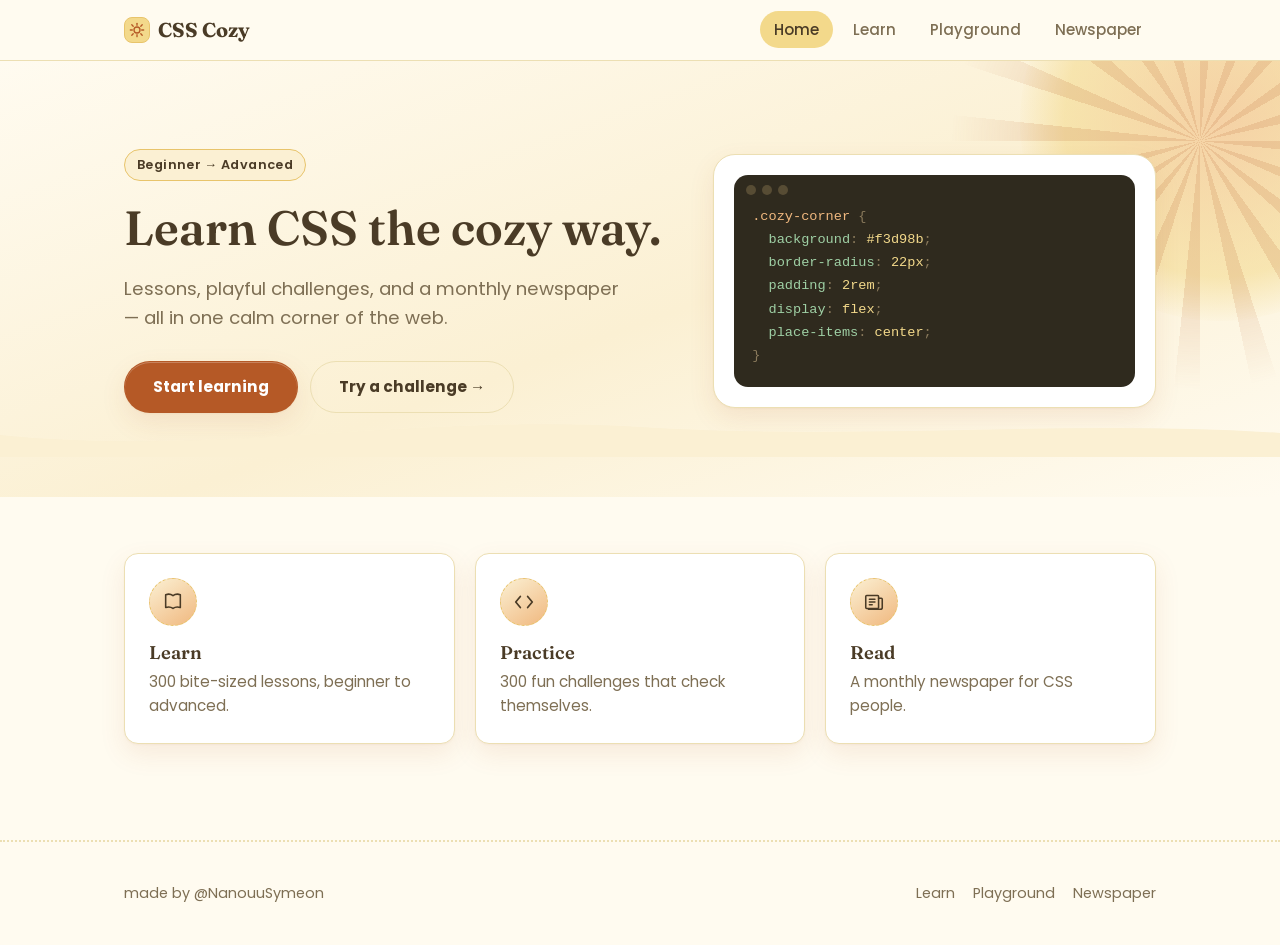
==== index.html @ 00f1c633 "Initial commit: CSS Cozy learning site Static site to learn CSS from beginner to advanced: 300 lesso" ====
<!doctype html>
<html lang="en">
<head>
<meta charset="utf-8">
<meta name="viewport" content="width=device-width, initial-scale=1">
<title>CSS Cozy — learn CSS, one cozy problem at a time</title>
<meta name="description" content="Learn CSS from beginner to advanced, solve small interactive challenges, build real projects, and read a monthly CSS newspaper.">
<link rel="preconnect" href="https://fonts.googleapis.com">
<link rel="preconnect" href="https://fonts.gstatic.com" crossorigin>
<link href="https://fonts.googleapis.com/css2?family=Fraunces:wght@500;600;700&family=Poppins:wght@400;500;600;700&display=swap" rel="stylesheet">
<link rel="stylesheet" href="css/style.css">
</head>
<body>

<nav class="site-nav">
  <div class="container">
    <a class="brand" href="index.html">
      <span class="brand-mark"><svg width="16" height="16" viewBox="0 0 24 24" fill="none" stroke="currentColor" stroke-width="2" stroke-linecap="round" aria-hidden="true"><circle cx="12" cy="12" r="4.5"></circle><line x1="12" y1="2" x2="12" y2="5"></line><line x1="12" y1="19" x2="12" y2="22"></line><line x1="2" y1="12" x2="5" y2="12"></line><line x1="19" y1="12" x2="22" y2="12"></line><line x1="4.2" y1="4.2" x2="6.3" y2="6.3"></line><line x1="17.7" y1="17.7" x2="19.8" y2="19.8"></line><line x1="4.2" y1="19.8" x2="6.3" y2="17.7"></line><line x1="17.7" y1="6.3" x2="19.8" y2="4.2"></line></svg></span> CSS Cozy
    </a>
    <ul class="nav-links">
      <li><a href="index.html" class="active">Home</a></li>
      <li><a href="learn.html">Learn</a></li>
      <li><a href="playground.html">Playground</a></li>
      <li><a href="newspaper.html">Newspaper</a></li>
    </ul>
    <button class="nav-toggle" aria-label="Toggle menu"><svg width="20" height="20" viewBox="0 0 24 24" fill="none" stroke="currentColor" stroke-width="2.2" stroke-linecap="round" aria-hidden="true"><line x1="3" y1="6" x2="21" y2="6"></line><line x1="3" y1="12" x2="21" y2="12"></line><line x1="3" y1="18" x2="21" y2="18"></line></svg></button>
  </div>
</nav>

<header class="hero">
  <div class="container">
    <div>
      <span class="eyebrow">Beginner → Advanced</span>
      <h1>Learn CSS the cozy way.</h1>
      <p class="lede">Lessons, playful challenges, and a monthly newspaper — all in one calm corner of the web.</p>
      <div class="hero-actions">
        <a class="btn btn-primary" href="learn.html">Start learning</a>
        <a class="btn btn-ghost" href="playground.html">Try a challenge →</a>
      </div>
    </div>

    <div class="hero-card">
      <div class="code-window">
        <div class="dots"><span></span><span></span><span></span></div>
        <pre><span class="tok-sel">.cozy-corner</span> <span class="tok-punct">{</span>
  <span class="tok-prop">background</span><span class="tok-punct">:</span> <span class="tok-val">#f3d98b</span><span class="tok-punct">;</span>
  <span class="tok-prop">border-radius</span><span class="tok-punct">:</span> <span class="tok-val">22px</span><span class="tok-punct">;</span>
  <span class="tok-prop">padding</span><span class="tok-punct">:</span> <span class="tok-val">2rem</span><span class="tok-punct">;</span>
  <span class="tok-prop">display</span><span class="tok-punct">:</span> <span class="tok-val">flex</span><span class="tok-punct">;</span>
  <span class="tok-prop">place-items</span><span class="tok-punct">:</span> <span class="tok-val">center</span><span class="tok-punct">;</span>
<span class="tok-punct">}</span></pre>
      </div>
    </div>
  </div>
  <svg class="wave-divider" viewBox="0 0 1440 44" preserveAspectRatio="none" aria-hidden="true">
    <path d="M0,22 C240,44 480,0 720,14 C960,28 1200,6 1440,20 L1440,44 L0,44 Z" style="fill: var(--butter-soft);"></path>
  </svg>
</header>

<section class="section">
  <div class="container">
    <div class="grid grid-3">
      <a class="card card-link" href="learn.html">
        <div class="icon"><svg width="22" height="22" viewBox="0 0 24 24" fill="none" stroke="currentColor" stroke-width="1.7" stroke-linecap="round" stroke-linejoin="round" aria-hidden="true"><path d="M12 5c-2-1.5-5-2-8-1v14c3-1 6-.5 8 1 2-1.5 5-2 8-1V4c-3-1-6-.5-8 1z"></path></svg></div>
        <h3>Learn</h3>
        <p>300 bite-sized lessons, beginner to advanced.</p>
      </a>
      <a class="card card-link" href="playground.html">
        <div class="icon"><svg width="22" height="22" viewBox="0 0 24 24" fill="none" stroke="currentColor" stroke-width="1.9" stroke-linecap="round" stroke-linejoin="round" aria-hidden="true"><polyline points="8 6 3 12 8 18"></polyline><polyline points="16 6 21 12 16 18"></polyline></svg></div>
        <h3>Practice</h3>
        <p>300 fun challenges that check themselves.</p>
      </a>
      <a class="card card-link" href="newspaper.html">
        <div class="icon"><svg width="22" height="22" viewBox="0 0 24 24" fill="none" stroke="currentColor" stroke-width="1.7" stroke-linecap="round" stroke-linejoin="round" aria-hidden="true"><rect x="3" y="5" width="14" height="14" rx="1"></rect><line x1="7" y1="9" x2="13" y2="9"></line><line x1="7" y1="12" x2="13" y2="12"></line><line x1="7" y1="15" x2="10" y2="15"></line><path d="M17 8h3a1 1 0 0 1 1 1v9a2 2 0 0 1-2 2H6"></path></svg></div>
        <h3>Read</h3>
        <p>A monthly newspaper for CSS people.</p>
      </a>
    </div>
  </div>
</section>

<footer class="site-footer">
  <div class="container">
    <span>made by @NanouuSymeon</span>
    <ul class="footer-links">
      <li><a href="learn.html">Learn</a></li>
      <li><a href="playground.html">Playground</a></li>
      <li><a href="newspaper.html">Newspaper</a></li>
    </ul>
  </div>
</footer>

<script src="js/main.js"></script>
</body>
</html>
---- css/style.css ----
/* ==========================================================================
   CSS Cozy — shared theme
   Butter yellow, cream, warm ink. Simple, minimal, soft edges.
   ========================================================================== */

:root {
  --butter: #f3d98b;
  --butter-soft: #fbf0d3;
  --butter-deep: #e8c46b;
  --cream: #fffbf0;
  --paper: #fffdf7;
  --ink: #4a3b26;
  --ink-soft: #7e6f54;
  --ink-faint: #b6a97e;
  --accent: #b55926;
  --accent-soft: #f0b87f;
  --border: #ecdfb3;
  --card: #ffffff;
  --success: #7a9a6a;
  --radius-s: 8px;
  --radius-m: 14px;
  --radius-l: 22px;
  --shadow: 0 1px 2px rgba(181, 89, 38, 0.05), 0 10px 26px rgba(181, 89, 38, 0.10);
  --shadow-hover: 0 2px 6px rgba(181, 89, 38, 0.08), 0 18px 38px rgba(181, 89, 38, 0.16);
  --ease-bounce: cubic-bezier(0.34, 1.56, 0.64, 1);
  --serif: "Fraunces", Georgia, "Iowan Old Style", serif;
  --sans: "Poppins", -apple-system, BlinkMacSystemFont, "Segoe UI", sans-serif;
  --mono: "JetBrains Mono", "SFMono-Regular", Consolas, monospace;
}

* {
  box-sizing: border-box;
}

html {
  scroll-behavior: smooth;
}

body {
  margin: 0;
  background: var(--cream);
  color: var(--ink);
  font-family: var(--sans);
  line-height: 1.6;
  -webkit-font-smoothing: antialiased;
}

img {
  max-width: 100%;
  display: block;
}

a {
  color: var(--accent);
  text-decoration: none;
}

a:hover {
  text-decoration: underline;
}

h1, h2, h3, h4 {
  font-family: var(--serif);
  font-weight: 600;
  line-height: 1.2;
  margin: 0 0 0.5em;
  color: var(--ink);
}

p {
  margin: 0 0 1em;
}

.container {
  max-width: 1080px;
  margin: 0 auto;
  padding: 0 24px;
}

/* ---------- Nav ---------- */

.site-nav {
  position: sticky;
  top: 0;
  z-index: 50;
  background: rgba(255, 251, 240, 0.9);
  backdrop-filter: blur(8px);
  border-bottom: 1px solid var(--border);
}

.site-nav .container {
  display: flex;
  align-items: center;
  justify-content: space-between;
  padding-top: 14px;
  padding-bottom: 14px;
}

.brand {
  display: flex;
  align-items: center;
  gap: 8px;
  font-family: var(--serif);
  font-weight: 700;
  font-size: 1.25rem;
  color: var(--ink);
}

.brand:hover {
  text-decoration: none;
}

.brand-mark {
  width: 26px;
  height: 26px;
  border-radius: 8px;
  background: var(--butter);
  border: 1px solid var(--butter-deep);
  display: inline-flex;
  align-items: center;
  justify-content: center;
  color: var(--accent);
}

.nav-links {
  display: flex;
  gap: 6px;
  list-style: none;
  margin: 0;
  padding: 0;
}

.nav-links a {
  color: var(--ink-soft);
  padding: 8px 14px;
  border-radius: 999px;
  font-size: 0.94rem;
  font-weight: 500;
  transition: background 0.15s ease, color 0.15s ease;
}

.nav-links a:hover {
  background: var(--butter-soft);
  color: var(--ink);
  text-decoration: none;
}

.nav-links a.active {
  background: var(--butter);
  color: var(--ink);
}

.nav-toggle {
  display: none;
  align-items: center;
  justify-content: center;
  background: none;
  border: 1px solid var(--border);
  border-radius: var(--radius-s);
  padding: 8px;
  color: var(--ink);
  cursor: pointer;
}

/* ---------- Buttons ---------- */

.btn {
  display: inline-flex;
  align-items: center;
  gap: 8px;
  padding: 13px 28px;
  border-radius: 999px;
  font-weight: 700;
  font-size: 0.95rem;
  border: 1px solid transparent;
  cursor: pointer;
  transition: transform 0.25s var(--ease-bounce), box-shadow 0.2s ease, background 0.15s ease;
}

.btn:hover {
  text-decoration: none;
}

.btn:active {
  transform: translateY(1px) scale(0.98);
}

.btn-primary {
  background: var(--accent);
  color: #fff;
  box-shadow: inset 0 1px 0 rgba(255, 255, 255, 0.25), var(--shadow);
}

.btn-primary:hover {
  background: #93481f;
  box-shadow: inset 0 1px 0 rgba(255, 255, 255, 0.25), var(--shadow-hover);
  transform: translateY(-2px);
}

.btn-soft {
  background: var(--butter);
  color: var(--ink);
  box-shadow: inset 0 1px 0 rgba(255, 255, 255, 0.4);
}

.btn-soft:hover {
  background: var(--butter-deep);
  transform: translateY(-2px);
}

.btn-ghost {
  background: transparent;
  border-color: var(--border);
  color: var(--ink);
}

.btn-ghost:hover {
  background: var(--paper);
  border-color: var(--ink-faint);
  transform: translateY(-2px);
}

/* ---------- Hero ---------- */

.hero {
  position: relative;
  overflow: hidden;
  padding: 88px 0 40px;
  background: linear-gradient(160deg, var(--cream) 0%, var(--butter-soft) 55%, var(--cream) 100%);
}

.hero::before {
  content: "";
  position: absolute;
  top: -140px;
  right: -140px;
  width: 400px;
  height: 400px;
  border-radius: 50%;
  background: radial-gradient(circle, var(--accent-soft) 0%, var(--butter) 55%, transparent 72%);
  opacity: 0.55;
  z-index: 0;
  pointer-events: none;
}

.hero::after {
  content: "";
  position: absolute;
  top: -180px;
  right: -180px;
  width: 520px;
  height: 520px;
  border-radius: 50%;
  background: repeating-conic-gradient(from 0deg, var(--accent) 0deg 6deg, transparent 6deg 18deg);
  opacity: 0.14;
  z-index: 0;
  pointer-events: none;
  mask-image: radial-gradient(circle, black 42%, transparent 68%);
  -webkit-mask-image: radial-gradient(circle, black 42%, transparent 68%);
}

.hero .container {
  position: relative;
  z-index: 1;
  display: grid;
  grid-template-columns: 1.1fr 0.9fr;
  gap: 48px;
  align-items: center;
}

.wave-divider {
  display: block;
  width: 100%;
  height: 44px;
  position: relative;
  z-index: 1;
}

.eyebrow {
  display: inline-block;
  background: var(--butter-soft);
  border: 1px solid var(--butter-deep);
  color: var(--ink);
  font-size: 0.8rem;
  font-weight: 600;
  letter-spacing: 0.03em;
  padding: 5px 12px;
  border-radius: 999px;
  margin-bottom: 18px;
}

.hero h1 {
  font-size: 3rem;
  margin-bottom: 0.35em;
}

.hero .lede {
  font-size: 1.15rem;
  color: var(--ink-soft);
  max-width: 46ch;
}

.hero-actions {
  display: flex;
  gap: 12px;
  margin-top: 28px;
  flex-wrap: wrap;
}

.hero-card {
  background: var(--card);
  border: 1px solid var(--border);
  border-radius: var(--radius-l);
  box-shadow: var(--shadow);
  padding: 20px;
}

.hero-card .code-window {
  border-radius: var(--radius-m);
  background: #2f2a1e;
  overflow: hidden;
}

.code-window .dots {
  display: flex;
  gap: 6px;
  padding: 10px 12px;
}

.code-window .dots span {
  width: 10px;
  height: 10px;
  border-radius: 50%;
  background: #574c34;
}

.code-window pre {
  margin: 0;
  padding: 0 18px 20px;
  color: #f3e6c4;
  font-family: var(--mono);
  font-size: 0.85rem;
  line-height: 1.7;
  overflow-x: auto;
}

.code-window .tok-sel { color: #f0b87f; }
.code-window .tok-prop { color: #9fd0a5; }
.code-window .tok-val { color: #f3d98b; }
.code-window .tok-punct { color: #8a7a5c; }

/* ---------- Section headers ---------- */

.section {
  padding: 56px 0;
}

.section-head {
  max-width: 60ch;
  margin-bottom: 36px;
}

.section-head .eyebrow {
  margin-bottom: 12px;
}

.section-head h2 {
  font-size: 2rem;
}

.section-head p {
  color: var(--ink-soft);
}

.section-alt {
  background: var(--butter-soft);
  border-top: 2px dotted var(--butter-deep);
  border-bottom: 2px dotted var(--butter-deep);
}

/* ---------- Cards / grids ---------- */

.grid {
  display: grid;
  gap: 20px;
}

.grid-3 {
  grid-template-columns: repeat(3, 1fr);
}

.grid-2 {
  grid-template-columns: repeat(2, 1fr);
}

.card {
  background: var(--card);
  border: 1px solid var(--border);
  border-radius: var(--radius-m);
  padding: 24px;
  box-shadow: var(--shadow);
  transition: transform 0.3s var(--ease-bounce), box-shadow 0.2s ease;
}

.card:hover {
  transform: translateY(-4px);
  box-shadow: var(--shadow-hover);
}

.card-link {
  display: block;
  color: inherit;
}

.card-link:hover {
  text-decoration: none;
  border-color: var(--accent-soft);
}

.card-link h3,
.card-link p {
  color: inherit;
}

.card-link h3 {
  color: var(--ink);
}

.card-link p {
  color: var(--ink-soft);
  margin-bottom: 0;
}

.card .icon {
  width: 48px;
  height: 48px;
  border-radius: 50%;
  background: linear-gradient(145deg, var(--butter-soft), var(--accent-soft));
  border: 1.5px dashed var(--butter-deep);
  display: flex;
  align-items: center;
  justify-content: center;
  color: var(--ink);
  margin-bottom: 16px;
  transition: transform 0.3s var(--ease-bounce);
}

.card-link:hover .icon {
  transform: rotate(-8deg) scale(1.08);
}

.card h3 {
  font-size: 1.15rem;
  margin-bottom: 6px;
}

.card p {
  color: var(--ink-soft);
  font-size: 0.95rem;
  margin-bottom: 0;
}

/* ---------- Footer ---------- */

.site-footer {
  border-top: 2px dotted var(--border);
  padding: 40px 0;
  margin-top: 40px;
}

.site-footer .container {
  display: flex;
  justify-content: space-between;
  align-items: center;
  flex-wrap: wrap;
  gap: 16px;
  color: var(--ink-soft);
  font-size: 0.9rem;
}

.footer-links {
  display: flex;
  gap: 18px;
  list-style: none;
  padding: 0;
  margin: 0;
}

.footer-links a {
  color: var(--ink-soft);
}

/* ---------- Tabs (Learn page) ---------- */

.tabs {
  display: flex;
  gap: 8px;
  border-bottom: 1px solid var(--border);
  margin-bottom: 32px;
  flex-wrap: wrap;
}

.tab-btn {
  background: none;
  border: none;
  padding: 12px 18px;
  font-family: var(--serif);
  font-size: 1.05rem;
  color: var(--ink-soft);
  cursor: pointer;
  border-bottom: 3px solid transparent;
  margin-bottom: -1px;
}

.tab-btn:hover {
  color: var(--ink);
}

.tab-btn.active {
  color: var(--ink);
  border-bottom-color: var(--accent);
  font-weight: 600;
}

.tab-panel {
  display: none;
}

.tab-panel.active {
  display: block;
  animation: fadeIn 0.25s ease;
}

@keyframes fadeIn {
  from { opacity: 0; transform: translateY(4px); }
  to { opacity: 1; transform: translateY(0); }
}

.lessons-toolbar {
  display: flex;
  align-items: center;
  justify-content: space-between;
  gap: 16px;
  margin-bottom: 24px;
  flex-wrap: wrap;
}

.lesson-search {
  flex: 1;
  min-width: 220px;
  max-width: 420px;
  padding: 10px 16px;
  border-radius: 999px;
  border: 1px solid var(--border);
  background: var(--card);
  font-family: var(--sans);
  font-size: 0.92rem;
  color: var(--ink);
}

.lesson-search:focus {
  outline: none;
  border-color: var(--accent-soft);
  box-shadow: 0 0 0 3px rgba(217, 125, 74, 0.15);
}

.lesson-count {
  font-size: 0.85rem;
  font-weight: 600;
  color: var(--ink-soft);
  white-space: nowrap;
}

.module-heading {
  font-size: 1.1rem;
  margin: 36px 0 14px;
  padding-bottom: 8px;
  border-bottom: 1px solid var(--border);
  color: var(--ink-soft);
}

.module-heading:first-child {
  margin-top: 0;
}

.no-results {
  color: var(--ink-soft);
  padding: 40px 0;
  text-align: center;
}

.module-nav {
  display: flex;
  flex-wrap: wrap;
  gap: 6px;
  margin-bottom: 24px;
}

.module-nav:empty {
  display: none;
  margin-bottom: 0;
}

.module-chip {
  width: 30px;
  height: 30px;
  border-radius: 50%;
  border: 1px solid var(--border);
  background: var(--card);
  color: var(--ink-soft);
  font-family: var(--sans);
  font-size: 0.8rem;
  font-weight: 600;
  cursor: pointer;
  transition: background 0.15s ease, color 0.15s ease, border-color 0.15s ease;
}

.module-chip:hover {
  border-color: var(--accent-soft);
  color: var(--ink);
  background: var(--butter-soft);
}

.topic-row {
  display: grid;
  grid-template-columns: repeat(2, 1fr);
  align-items: start;
  gap: 16px;
}

.topic-card {
  background: var(--card);
  border: 1px solid var(--border);
  border-radius: var(--radius-m);
  padding: 20px;
}

.topic-card summary {
  cursor: pointer;
  font-family: var(--serif);
  font-weight: 600;
  font-size: 1.05rem;
  display: flex;
  align-items: center;
  justify-content: space-between;
}

.topic-card summary::-webkit-details-marker {
  display: none;
}

.topic-card summary::after {
  content: "+";
  color: var(--accent);
  font-size: 1.3rem;
  font-weight: 400;
}

.topic-card[open] summary::after {
  content: "\2212";
}

.topic-card .topic-body {
  margin-top: 14px;
  color: var(--ink-soft);
  font-size: 0.95rem;
}

.topic-card pre {
  background: #2f2a1e;
  color: #f3e6c4;
  border-radius: var(--radius-s);
  padding: 14px 16px;
  font-family: var(--mono);
  font-size: 0.82rem;
  overflow-x: auto;
  margin: 10px 0 0;
}

/* ---------- Playground ---------- */

.challenge-card .topic-body {
  margin-top: 16px;
}

.challenge-brief {
  color: var(--ink-soft);
  margin-bottom: 20px;
}

.editor-preview {
  display: grid;
  grid-template-columns: 1fr 1fr;
  gap: 16px;
}

.pane-label {
  font-size: 0.78rem;
  font-weight: 700;
  text-transform: uppercase;
  letter-spacing: 0.04em;
  color: var(--ink-soft);
  margin-bottom: 8px;
}

textarea.css-editor {
  width: 100%;
  height: 220px;
  resize: vertical;
  background: #2f2a1e;
  color: #f3e6c4;
  font-family: var(--mono);
  font-size: 0.85rem;
  line-height: 1.6;
  border: none;
  border-radius: var(--radius-m);
  padding: 16px;
}

textarea.css-editor:focus {
  outline: 2px solid var(--accent-soft);
  outline-offset: 2px;
}

.preview-frame {
  height: 220px;
  border: 1px dashed var(--border);
  border-radius: var(--radius-m);
  background: var(--paper);
  overflow: hidden;
}

.preview-frame iframe {
  width: 100%;
  height: 100%;
  border: none;
}

.challenge-actions {
  display: flex;
  justify-content: space-between;
  align-items: center;
  margin-top: 18px;
  gap: 12px;
  flex-wrap: wrap;
}

.hint-box {
  margin-top: 14px;
  background: var(--butter-soft);
  border: 1px solid var(--border);
  border-radius: var(--radius-s);
  padding: 12px 16px;
  font-size: 0.88rem;
  display: none;
}

.hint-box.show {
  display: block;
}

/* ---------- Newspaper ---------- */

.newspaper {
  background: var(--paper);
}

.masthead {
  text-align: center;
  padding: 40px 0 20px;
  border-bottom: 4px double var(--ink);
}

.masthead .issue-line {
  display: flex;
  justify-content: space-between;
  font-size: 0.78rem;
  text-transform: uppercase;
  letter-spacing: 0.08em;
  color: var(--ink-soft);
  border-top: 2px dotted var(--border);
  border-bottom: 2px dotted var(--border);
  padding: 8px 0;
  margin-top: 14px;
}

.masthead h1 {
  font-size: 3.4rem;
  letter-spacing: -0.01em;
  margin-bottom: 4px;
}

.masthead .tagline {
  font-style: italic;
  color: var(--ink-soft);
  margin: 0;
}

.news-layout {
  display: grid;
  grid-template-columns: 2fr 1fr;
  gap: 40px;
  padding: 40px 0;
}

.news-main article {
  border-bottom: 1px solid var(--border);
  padding-bottom: 28px;
  margin-bottom: 28px;
}

.news-main article:last-child {
  border-bottom: none;
}

.news-kicker {
  font-size: 0.75rem;
  font-weight: 700;
  text-transform: uppercase;
  letter-spacing: 0.06em;
  color: var(--accent);
  margin-bottom: 6px;
  display: block;
}

.news-main h2 {
  font-size: 1.6rem;
  margin-bottom: 8px;
}

.news-byline {
  font-size: 0.8rem;
  color: var(--ink-soft);
  margin-bottom: 12px;
}

.news-main p {
  columns: 1;
  color: var(--ink);
}

.news-main .drop-cap::first-letter {
  font-family: var(--serif);
  font-size: 3.2rem;
  float: left;
  line-height: 0.8;
  padding: 6px 8px 0 0;
  color: var(--accent);
}

.sidebar-box {
  background: var(--butter-soft);
  border: 1px solid var(--border);
  border-radius: var(--radius-m);
  padding: 20px;
  margin-bottom: 24px;
}

.sidebar-box h3 {
  font-size: 1.05rem;
  border-bottom: 2px solid var(--ink);
  padding-bottom: 8px;
  margin-bottom: 12px;
}

.sidebar-box ul {
  padding-left: 18px;
  margin: 0;
  font-size: 0.9rem;
  color: var(--ink-soft);
}

.sidebar-box li {
  margin-bottom: 8px;
}

.tip-of-month {
  background: #2f2a1e;
  color: #f3e6c4;
  border-radius: var(--radius-m);
  padding: 20px;
}

.tip-of-month h3 {
  color: var(--butter);
  margin-bottom: 8px;
}

.tip-of-month code, .tip-of-month pre {
  font-family: var(--mono);
  font-size: 0.85rem;
}

.tip-of-month pre {
  overflow-x: auto;
  white-space: pre-wrap;
}

.archive-strip {
  display: flex;
  gap: 12px;
  overflow-x: auto;
  padding: 4px 0 16px;
}

.archive-pill {
  flex: 0 0 auto;
  background: var(--card);
  border: 1px solid var(--border);
  border-radius: 999px;
  padding: 8px 16px;
  font-size: 0.85rem;
  color: var(--ink-soft);
  white-space: nowrap;
}

.archive-pill.current {
  background: var(--butter);
  color: var(--ink);
  font-weight: 600;
}

/* ---------- Utility ---------- */

.center-text { text-align: center; }
.mt-0 { margin-top: 0; }

/* ---------- Accessibility ---------- */

a:focus-visible,
button:focus-visible,
input:focus-visible,
summary:focus-visible,
details > summary:focus-visible {
  outline: 2px solid var(--accent);
  outline-offset: 2px;
  border-radius: var(--radius-s);
}

@media (prefers-reduced-motion: reduce) {
  *,
  *::before,
  *::after {
    animation-duration: 0.001ms !important;
    animation-iteration-count: 1 !important;
    transition-duration: 0.001ms !important;
    scroll-behavior: auto !important;
  }
}

/* ---------- Responsive ---------- */

@media (max-width: 860px) {
  .hero .container {
    grid-template-columns: 1fr;
  }

  .grid-3 {
    grid-template-columns: repeat(2, 1fr);
  }

  .topic-row {
    grid-template-columns: 1fr;
  }

  .news-layout {
    grid-template-columns: 1fr;
  }

  .editor-preview {
    grid-template-columns: 1fr;
  }
}

@media (max-width: 620px) {
  .nav-links {
    display: none;
  }

  .nav-toggle {
    display: inline-flex;
  }

  .site-nav.open .nav-links {
    display: flex;
    flex-direction: column;
    position: absolute;
    top: 100%;
    left: 0;
    right: 0;
    background: var(--cream);
    border-bottom: 1px solid var(--border);
    padding: 12px 24px 18px;
    gap: 4px;
  }

  .hero {
    padding: 48px 0;
  }

  .hero h1 {
    font-size: 2.2rem;
  }

  .grid-3, .grid-2 {
    grid-template-columns: 1fr;
  }

  .masthead h1 {
    font-size: 2.2rem;
  }
}
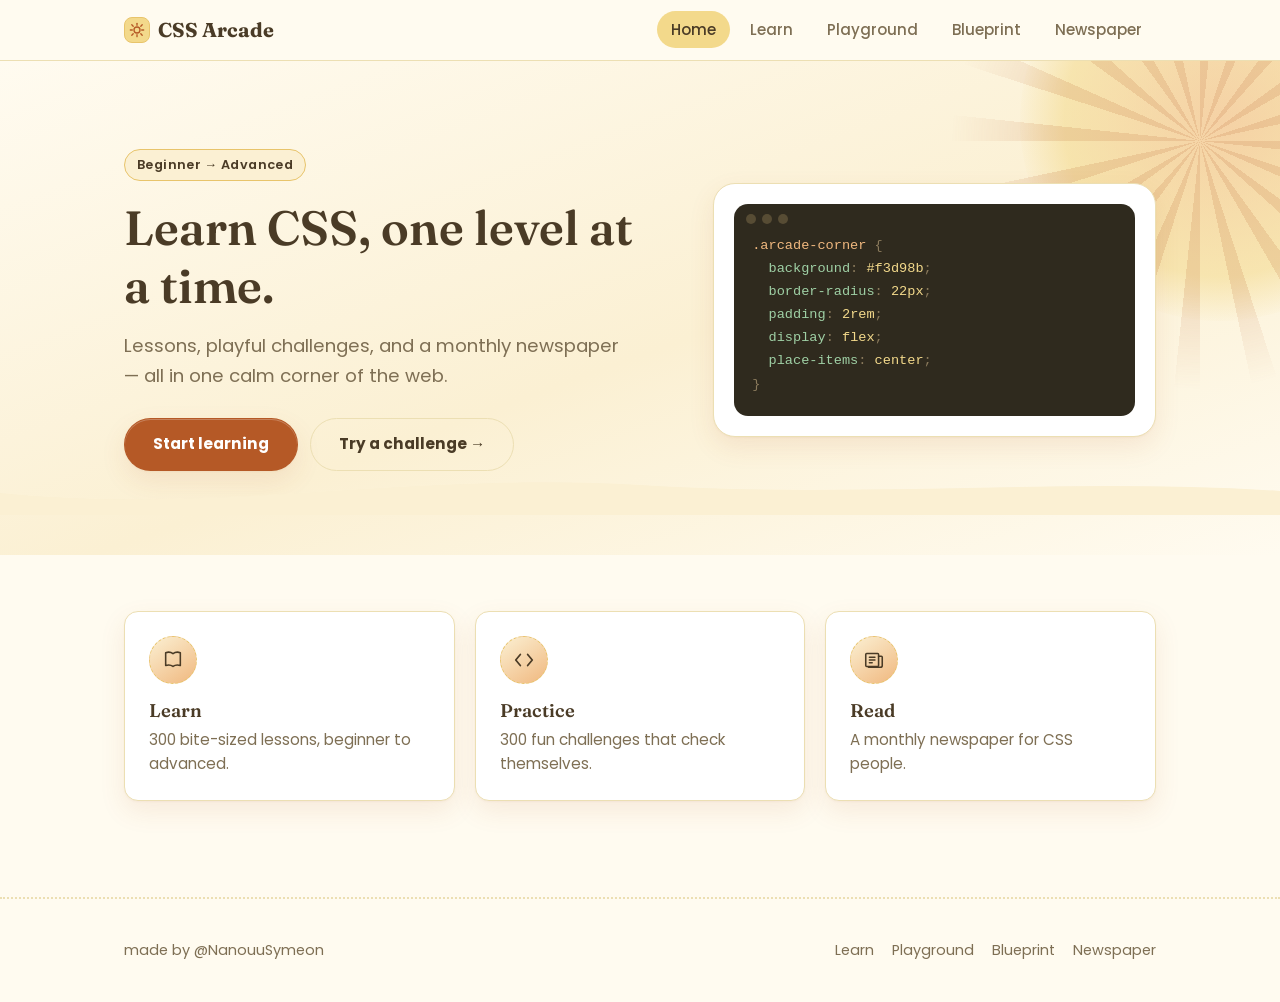
==== commit 873e0837: "Rename to CSS Arcade, restructure newspaper, add Blueprint - Rebrand from CSS Cozy to CSS Arcade acr" ====
--- a/index.html
+++ b/index.html
@@ -3,7 +3,7 @@
 <head>
 <meta charset="utf-8">
 <meta name="viewport" content="width=device-width, initial-scale=1">
-<title>CSS Cozy — learn CSS, one cozy problem at a time</title>
+<title>CSS Arcade — learn CSS, one level at a time</title>
 <meta name="description" content="Learn CSS from beginner to advanced, solve small interactive challenges, build real projects, and read a monthly CSS newspaper.">
 <link rel="preconnect" href="https://fonts.googleapis.com">
 <link rel="preconnect" href="https://fonts.gstatic.com" crossorigin>
@@ -15,12 +15,13 @@
 <nav class="site-nav">
   <div class="container">
     <a class="brand" href="index.html">
-      <span class="brand-mark"><svg width="16" height="16" viewBox="0 0 24 24" fill="none" stroke="currentColor" stroke-width="2" stroke-linecap="round" aria-hidden="true"><circle cx="12" cy="12" r="4.5"></circle><line x1="12" y1="2" x2="12" y2="5"></line><line x1="12" y1="19" x2="12" y2="22"></line><line x1="2" y1="12" x2="5" y2="12"></line><line x1="19" y1="12" x2="22" y2="12"></line><line x1="4.2" y1="4.2" x2="6.3" y2="6.3"></line><line x1="17.7" y1="17.7" x2="19.8" y2="19.8"></line><line x1="4.2" y1="19.8" x2="6.3" y2="17.7"></line><line x1="17.7" y1="6.3" x2="19.8" y2="4.2"></line></svg></span> CSS Cozy
+      <span class="brand-mark"><svg width="16" height="16" viewBox="0 0 24 24" fill="none" stroke="currentColor" stroke-width="2" stroke-linecap="round" aria-hidden="true"><circle cx="12" cy="12" r="4.5"></circle><line x1="12" y1="2" x2="12" y2="5"></line><line x1="12" y1="19" x2="12" y2="22"></line><line x1="2" y1="12" x2="5" y2="12"></line><line x1="19" y1="12" x2="22" y2="12"></line><line x1="4.2" y1="4.2" x2="6.3" y2="6.3"></line><line x1="17.7" y1="17.7" x2="19.8" y2="19.8"></line><line x1="4.2" y1="19.8" x2="6.3" y2="17.7"></line><line x1="17.7" y1="6.3" x2="19.8" y2="4.2"></line></svg></span> CSS Arcade
     </a>
     <ul class="nav-links">
       <li><a href="index.html" class="active">Home</a></li>
       <li><a href="learn.html">Learn</a></li>
       <li><a href="playground.html">Playground</a></li>
+      <li><a href="blueprint.html">Blueprint</a></li>
       <li><a href="newspaper.html">Newspaper</a></li>
     </ul>
     <button class="nav-toggle" aria-label="Toggle menu"><svg width="20" height="20" viewBox="0 0 24 24" fill="none" stroke="currentColor" stroke-width="2.2" stroke-linecap="round" aria-hidden="true"><line x1="3" y1="6" x2="21" y2="6"></line><line x1="3" y1="12" x2="21" y2="12"></line><line x1="3" y1="18" x2="21" y2="18"></line></svg></button>
@@ -31,7 +32,7 @@
   <div class="container">
     <div>
       <span class="eyebrow">Beginner → Advanced</span>
-      <h1>Learn CSS the cozy way.</h1>
+      <h1>Learn CSS, one level at a time.</h1>
       <p class="lede">Lessons, playful challenges, and a monthly newspaper — all in one calm corner of the web.</p>
       <div class="hero-actions">
         <a class="btn btn-primary" href="learn.html">Start learning</a>
@@ -42,7 +43,7 @@
     <div class="hero-card">
       <div class="code-window">
         <div class="dots"><span></span><span></span><span></span></div>
-        <pre><span class="tok-sel">.cozy-corner</span> <span class="tok-punct">{</span>
+        <pre><span class="tok-sel">.arcade-corner</span> <span class="tok-punct">{</span>
   <span class="tok-prop">background</span><span class="tok-punct">:</span> <span class="tok-val">#f3d98b</span><span class="tok-punct">;</span>
   <span class="tok-prop">border-radius</span><span class="tok-punct">:</span> <span class="tok-val">22px</span><span class="tok-punct">;</span>
   <span class="tok-prop">padding</span><span class="tok-punct">:</span> <span class="tok-val">2rem</span><span class="tok-punct">;</span>
@@ -85,6 +86,7 @@
     <ul class="footer-links">
       <li><a href="learn.html">Learn</a></li>
       <li><a href="playground.html">Playground</a></li>
+      <li><a href="blueprint.html">Blueprint</a></li>
       <li><a href="newspaper.html">Newspaper</a></li>
     </ul>
   </div>
--- a/css/style.css
+++ b/css/style.css
@@ -1,5 +1,5 @@
 /* ==========================================================================
-   CSS Cozy — shared theme
+   CSS Arcade — shared theme
    Butter yellow, cream, warm ink. Simple, minimal, soft edges.
    ========================================================================== */
 
@@ -577,6 +577,7 @@
   padding-bottom: 8px;
   border-bottom: 1px solid var(--border);
   color: var(--ink-soft);
+  scroll-margin-top: 90px;
 }
 
 .module-heading:first-child {
@@ -771,7 +772,7 @@
   border-bottom: 4px double var(--ink);
 }
 
-.masthead .issue-line {
+.issue-line {
   display: flex;
   justify-content: space-between;
   font-size: 0.78rem;
@@ -781,7 +782,7 @@
   border-top: 2px dotted var(--border);
   border-bottom: 2px dotted var(--border);
   padding: 8px 0;
-  margin-top: 14px;
+  margin-bottom: 24px;
 }
 
 .masthead h1 {
@@ -896,11 +897,28 @@
   white-space: pre-wrap;
 }
 
+.issue-detail {
+  scroll-margin-top: 90px;
+}
+
+.issue-picker-head {
+  margin-bottom: 8px;
+}
+
+.issue-picker-head h2 {
+  font-size: 1.6rem;
+  margin-bottom: 4px;
+}
+
+.issue-picker-head p {
+  color: var(--ink-soft);
+}
+
 .archive-strip {
   display: flex;
   gap: 12px;
   overflow-x: auto;
-  padding: 4px 0 16px;
+  padding: 4px 0 28px;
 }
 
 .archive-pill {
@@ -910,14 +928,183 @@
   border-radius: 999px;
   padding: 8px 16px;
   font-size: 0.85rem;
+  font-family: inherit;
   color: var(--ink-soft);
   white-space: nowrap;
+  cursor: pointer;
+  transition: background 0.15s ease, color 0.15s ease, border-color 0.15s ease;
+}
+
+.archive-pill:hover {
+  border-color: var(--accent-soft);
+  color: var(--ink);
 }
 
 .archive-pill.current {
   background: var(--butter);
   color: var(--ink);
   font-weight: 600;
+}
+
+.back-to-issues {
+  display: inline-flex;
+  align-items: center;
+  gap: 6px;
+  background: none;
+  border: none;
+  padding: 0;
+  margin-bottom: 20px;
+  color: var(--accent);
+  font-family: inherit;
+  font-size: 0.9rem;
+  font-weight: 600;
+  cursor: pointer;
+}
+
+.back-to-issues:hover {
+  text-decoration: underline;
+}
+
+/* ---------- Blueprint ---------- */
+
+.blueprint-layout {
+  display: grid;
+  grid-template-columns: 1fr 380px;
+  grid-template-areas:
+    "toolbar toolbar"
+    "canvas  output";
+  gap: 20px;
+}
+
+.blueprint-toolbar {
+  grid-area: toolbar;
+  display: flex;
+  flex-wrap: wrap;
+  align-items: center;
+  justify-content: space-between;
+  gap: 16px;
+  background: var(--card);
+  border: 1px solid var(--border);
+  border-radius: var(--radius-m);
+  padding: 14px 18px;
+  box-shadow: var(--shadow);
+}
+
+.tool-group {
+  display: flex;
+  align-items: center;
+  gap: 8px;
+  flex-wrap: wrap;
+}
+
+.tool-btn {
+  display: inline-flex;
+  align-items: center;
+  gap: 6px;
+  background: var(--paper);
+  border: 1px solid var(--border);
+  border-radius: 999px;
+  padding: 8px 14px;
+  font-family: var(--sans);
+  font-size: 0.85rem;
+  font-weight: 600;
+  color: var(--ink-soft);
+  cursor: pointer;
+  transition: background 0.15s ease, color 0.15s ease, border-color 0.15s ease;
+}
+
+.tool-btn:hover {
+  border-color: var(--accent-soft);
+  color: var(--ink);
+}
+
+.tool-btn.active {
+  background: var(--butter);
+  border-color: var(--butter-deep);
+  color: var(--ink);
+}
+
+.tool-field {
+  display: flex;
+  align-items: center;
+  gap: 6px;
+  font-size: 0.82rem;
+  color: var(--ink-soft);
+  font-weight: 600;
+}
+
+.tool-field input[type="color"] {
+  width: 30px;
+  height: 30px;
+  padding: 0;
+  border: 1px solid var(--border);
+  border-radius: var(--radius-s);
+  background: none;
+  cursor: pointer;
+}
+
+.tool-field input[type="range"] {
+  width: 90px;
+}
+
+.blueprint-canvas-wrap {
+  grid-area: canvas;
+  background: var(--paper);
+  border: 1px dashed var(--butter-deep);
+  border-radius: var(--radius-m);
+  overflow: hidden;
+}
+
+.blueprint-canvas {
+  display: block;
+  width: 100%;
+  aspect-ratio: 800 / 480;
+  cursor: crosshair;
+  touch-action: none;
+}
+
+.blueprint-output {
+  grid-area: output;
+  background: var(--card);
+  border: 1px solid var(--border);
+  border-radius: var(--radius-m);
+  padding: 18px;
+  box-shadow: var(--shadow);
+  display: flex;
+  flex-direction: column;
+}
+
+.blueprint-code {
+  background: #2f2a1e;
+  color: #f3e6c4;
+  border-radius: var(--radius-s);
+  padding: 14px 16px;
+  font-family: var(--mono);
+  font-size: 0.78rem;
+  line-height: 1.6;
+  overflow: auto;
+  max-height: 320px;
+  margin: 0 0 14px;
+  white-space: pre-wrap;
+  word-break: break-word;
+}
+
+.blueprint-copied {
+  display: inline-block;
+  margin-left: 12px;
+  font-size: 0.85rem;
+  font-weight: 600;
+  color: #5c7c4f;
+}
+
+@media (max-width: 900px) {
+  .blueprint-layout {
+    grid-template-columns: 1fr;
+    grid-template-areas:
+      "toolbar"
+      "canvas"
+      "output";
+  }
 }
 
 /* ---------- Utility ---------- */
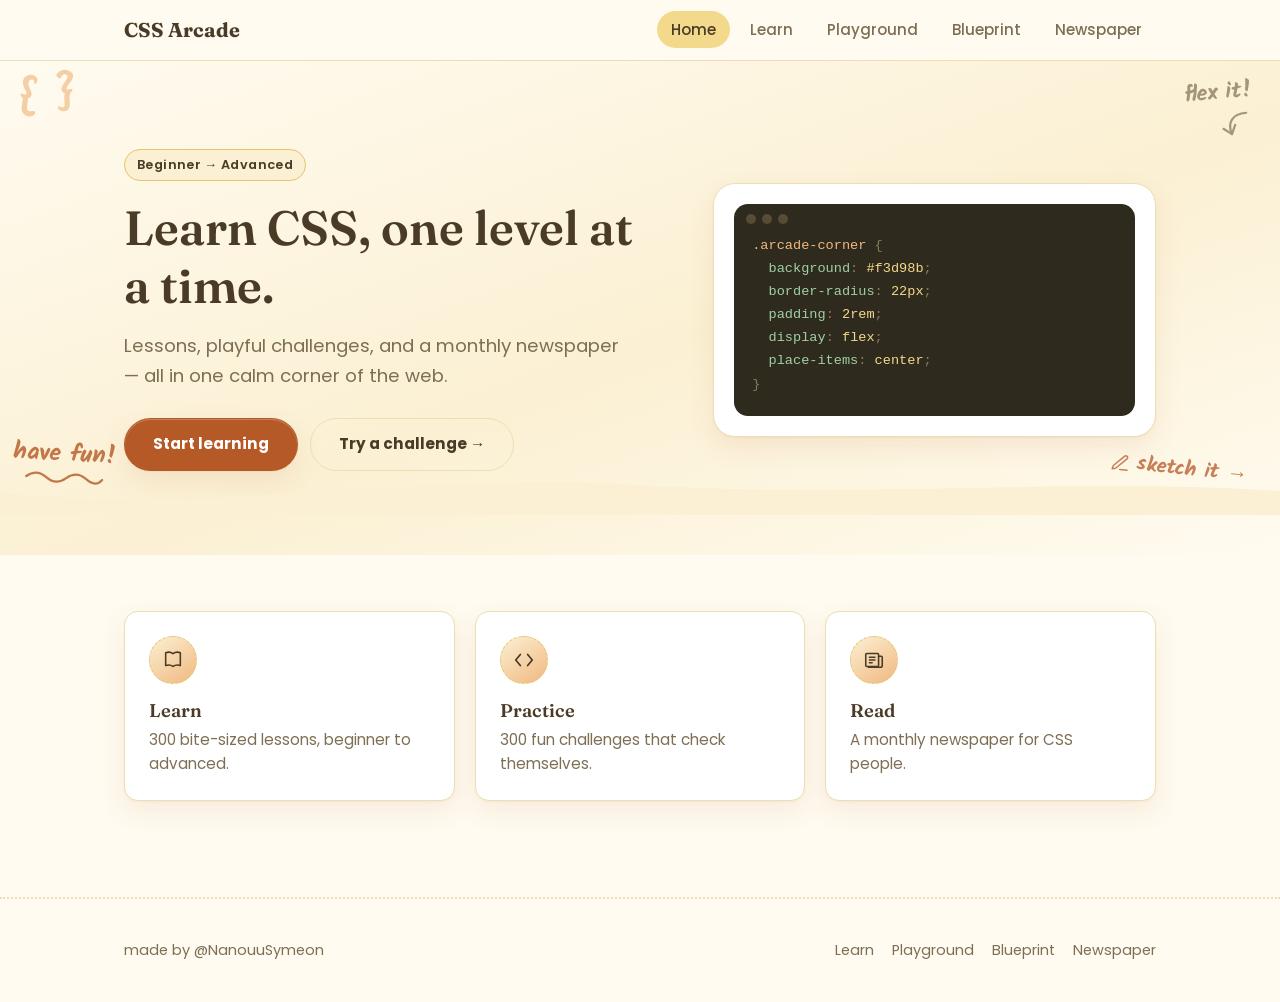
==== commit 1017e493: "Add newspaper diagrams, redesign hero, add Blueprint image export - Newspaper: add two custom SVG di" ====
--- a/index.html
+++ b/index.html
@@ -7,7 +7,7 @@
 <meta name="description" content="Learn CSS from beginner to advanced, solve small interactive challenges, build real projects, and read a monthly CSS newspaper.">
 <link rel="preconnect" href="https://fonts.googleapis.com">
 <link rel="preconnect" href="https://fonts.gstatic.com" crossorigin>
-<link href="https://fonts.googleapis.com/css2?family=Fraunces:wght@500;600;700&family=Poppins:wght@400;500;600;700&display=swap" rel="stylesheet">
+<link href="https://fonts.googleapis.com/css2?family=Fraunces:wght@500;600;700&family=Poppins:wght@400;500;600;700&family=Kalam:wght@700&display=swap" rel="stylesheet">
 <link rel="stylesheet" href="css/style.css">
 </head>
 <body>
@@ -15,7 +15,7 @@
 <nav class="site-nav">
   <div class="container">
     <a class="brand" href="index.html">
-      <span class="brand-mark"><svg width="16" height="16" viewBox="0 0 24 24" fill="none" stroke="currentColor" stroke-width="2" stroke-linecap="round" aria-hidden="true"><circle cx="12" cy="12" r="4.5"></circle><line x1="12" y1="2" x2="12" y2="5"></line><line x1="12" y1="19" x2="12" y2="22"></line><line x1="2" y1="12" x2="5" y2="12"></line><line x1="19" y1="12" x2="22" y2="12"></line><line x1="4.2" y1="4.2" x2="6.3" y2="6.3"></line><line x1="17.7" y1="17.7" x2="19.8" y2="19.8"></line><line x1="4.2" y1="19.8" x2="6.3" y2="17.7"></line><line x1="17.7" y1="6.3" x2="19.8" y2="4.2"></line></svg></span> CSS Arcade
+      CSS Arcade
     </a>
     <ul class="nav-links">
       <li><a href="index.html" class="active">Home</a></li>
@@ -29,6 +29,23 @@
 </nav>
 
 <header class="hero">
+  <span class="hero-doodle doodle-braces" aria-hidden="true">{ }</span>
+
+  <span class="hero-doodle doodle-fun" aria-hidden="true">
+    have fun!
+    <svg width="80" height="14" viewBox="0 0 80 14" fill="none" stroke="currentColor" stroke-width="2.2" stroke-linecap="round"><path d="M2,7 Q12,-1 22,7 T42,7 T62,7 T78,7"></path></svg>
+  </span>
+
+  <span class="hero-doodle doodle-flex" aria-hidden="true">
+    flex it!
+    <svg width="36" height="36" viewBox="0 0 36 36" fill="none" stroke="currentColor" stroke-width="2.2" stroke-linecap="round" stroke-linejoin="round"><path d="M28 8 C 14 8, 8 16, 12 28"></path><path d="M4 22 L12 28 L16 19"></path></svg>
+  </span>
+
+  <span class="hero-doodle doodle-sketch" aria-hidden="true">
+    <svg width="20" height="20" viewBox="0 0 24 24" fill="none" stroke="currentColor" stroke-width="1.8" stroke-linecap="round" stroke-linejoin="round"><path d="M12 20h9"></path><path d="M16.5 3.5a2.12 2.12 0 0 1 3 3L7 19l-4 1 1-4Z"></path></svg>
+    sketch it →
+  </span>
+
   <div class="container">
     <div>
       <span class="eyebrow">Beginner → Advanced</span>
--- a/css/style.css
+++ b/css/style.css
@@ -229,34 +229,72 @@
   background: linear-gradient(160deg, var(--cream) 0%, var(--butter-soft) 55%, var(--cream) 100%);
 }
 
-.hero::before {
-  content: "";
+.hero-doodle {
   position: absolute;
-  top: -140px;
-  right: -140px;
-  width: 400px;
-  height: 400px;
-  border-radius: 50%;
-  background: radial-gradient(circle, var(--accent-soft) 0%, var(--butter) 55%, transparent 72%);
-  opacity: 0.55;
   z-index: 0;
   pointer-events: none;
-}
-
-.hero::after {
-  content: "";
-  position: absolute;
-  top: -180px;
-  right: -180px;
-  width: 520px;
-  height: 520px;
-  border-radius: 50%;
-  background: repeating-conic-gradient(from 0deg, var(--accent) 0deg 6deg, transparent 6deg 18deg);
-  opacity: 0.14;
-  z-index: 0;
-  pointer-events: none;
-  mask-image: radial-gradient(circle, black 42%, transparent 68%);
-  -webkit-mask-image: radial-gradient(circle, black 42%, transparent 68%);
+  font-family: "Kalam", cursive;
+  font-weight: 700;
+  line-height: 1.15;
+  white-space: nowrap;
+  color: var(--accent);
+}
+
+.hero-doodle svg {
+  display: block;
+}
+
+.doodle-braces {
+  top: 14px;
+  left: 1.5%;
+  font-size: 2.6rem;
+  color: var(--accent-soft);
+  opacity: 0.65;
+  transform: rotate(-8deg);
+}
+
+.doodle-fun {
+  bottom: 70px;
+  left: 1%;
+  font-size: 1.5rem;
+  opacity: 0.8;
+  transform: rotate(3deg);
+  text-align: center;
+}
+
+.doodle-fun svg {
+  margin: 2px auto 0;
+}
+
+.doodle-flex {
+  top: 20px;
+  right: 2%;
+  font-size: 1.4rem;
+  color: var(--ink-soft);
+  opacity: 0.7;
+  transform: rotate(-5deg);
+  text-align: right;
+}
+
+.doodle-flex svg {
+  margin-left: auto;
+}
+
+.doodle-sketch {
+  bottom: 74px;
+  right: 2.5%;
+  font-size: 1.3rem;
+  opacity: 0.75;
+  transform: rotate(6deg);
+  display: flex;
+  align-items: center;
+  gap: 6px;
+}
+
+@media (max-width: 1100px) {
+  .hero-doodle {
+    display: none;
+  }
 }
 
 .hero .container {
@@ -847,6 +885,28 @@
   line-height: 0.8;
   padding: 6px 8px 0 0;
   color: var(--accent);
+}
+
+.article-figure {
+  margin: 24px 0;
+  padding: 18px;
+  background: var(--paper);
+  border: 1px solid var(--border);
+  border-radius: var(--radius-m);
+}
+
+.article-figure svg {
+  display: block;
+  width: 100%;
+  height: auto;
+}
+
+.article-figure figcaption {
+  margin-top: 10px;
+  font-size: 0.82rem;
+  font-style: italic;
+  color: var(--ink-soft);
+  text-align: center;
 }
 
 .sidebar-box {
@@ -1089,9 +1149,15 @@
   word-break: break-word;
 }
 
+.blueprint-output-actions {
+  display: flex;
+  gap: 10px;
+  flex-wrap: wrap;
+}
+
 .blueprint-copied {
   display: inline-block;
-  margin-left: 12px;
+  margin-top: 10px;
   font-size: 0.85rem;
   font-weight: 600;
   color: #5c7c4f;
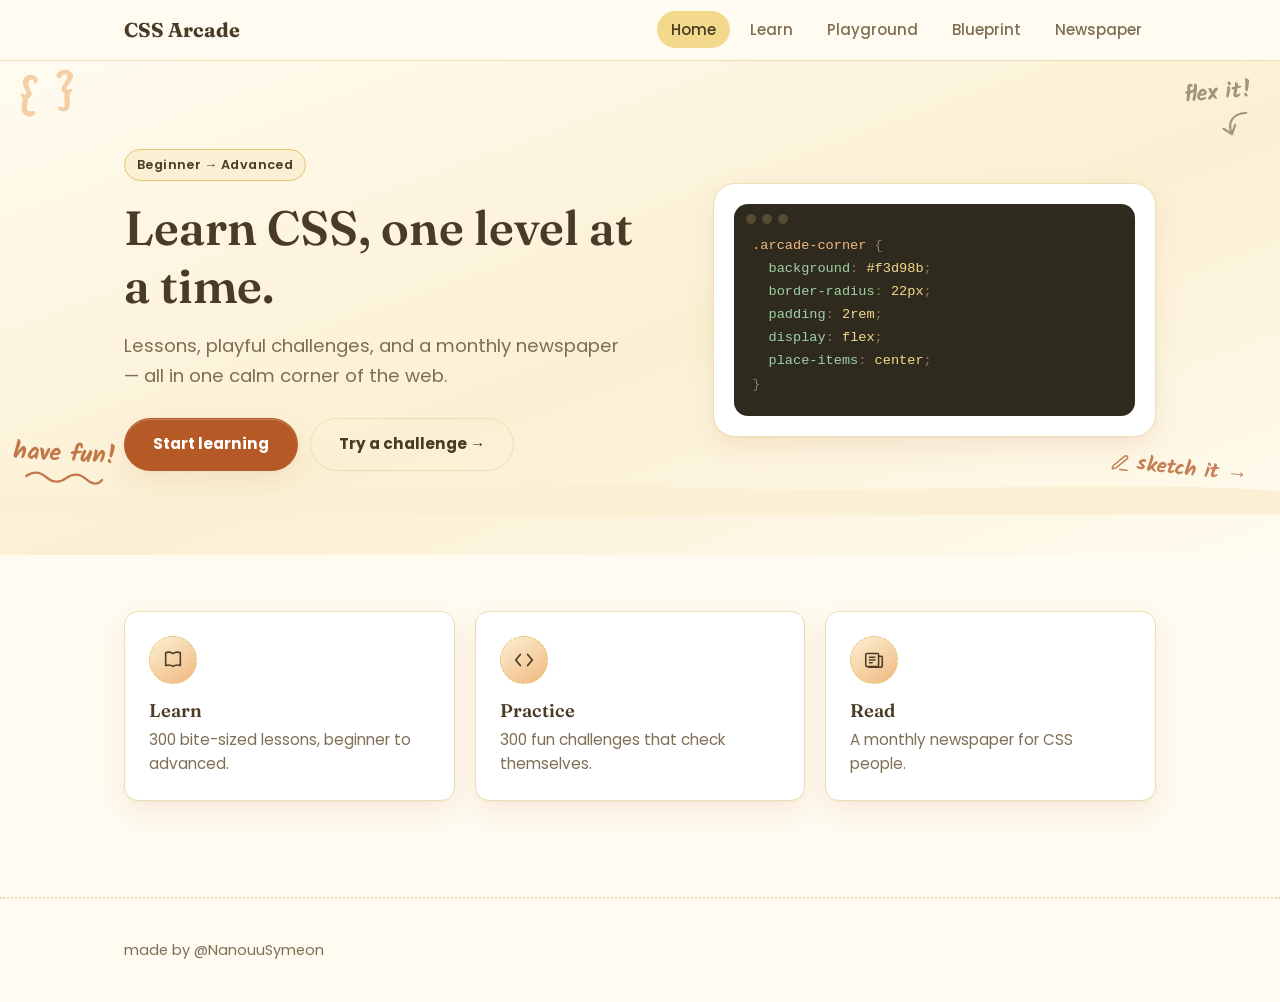
==== commit 81b8332d: "Remove nav link list from the footer Footer now just shows the "made by" credit, no duplicate nav li" ====
--- a/index.html
+++ b/index.html
@@ -100,12 +100,6 @@
 <footer class="site-footer">
   <div class="container">
     <span>made by @NanouuSymeon</span>
-    <ul class="footer-links">
-      <li><a href="learn.html">Learn</a></li>
-      <li><a href="playground.html">Playground</a></li>
-      <li><a href="blueprint.html">Blueprint</a></li>
-      <li><a href="newspaper.html">Newspaper</a></li>
-    </ul>
   </div>
 </footer>
 
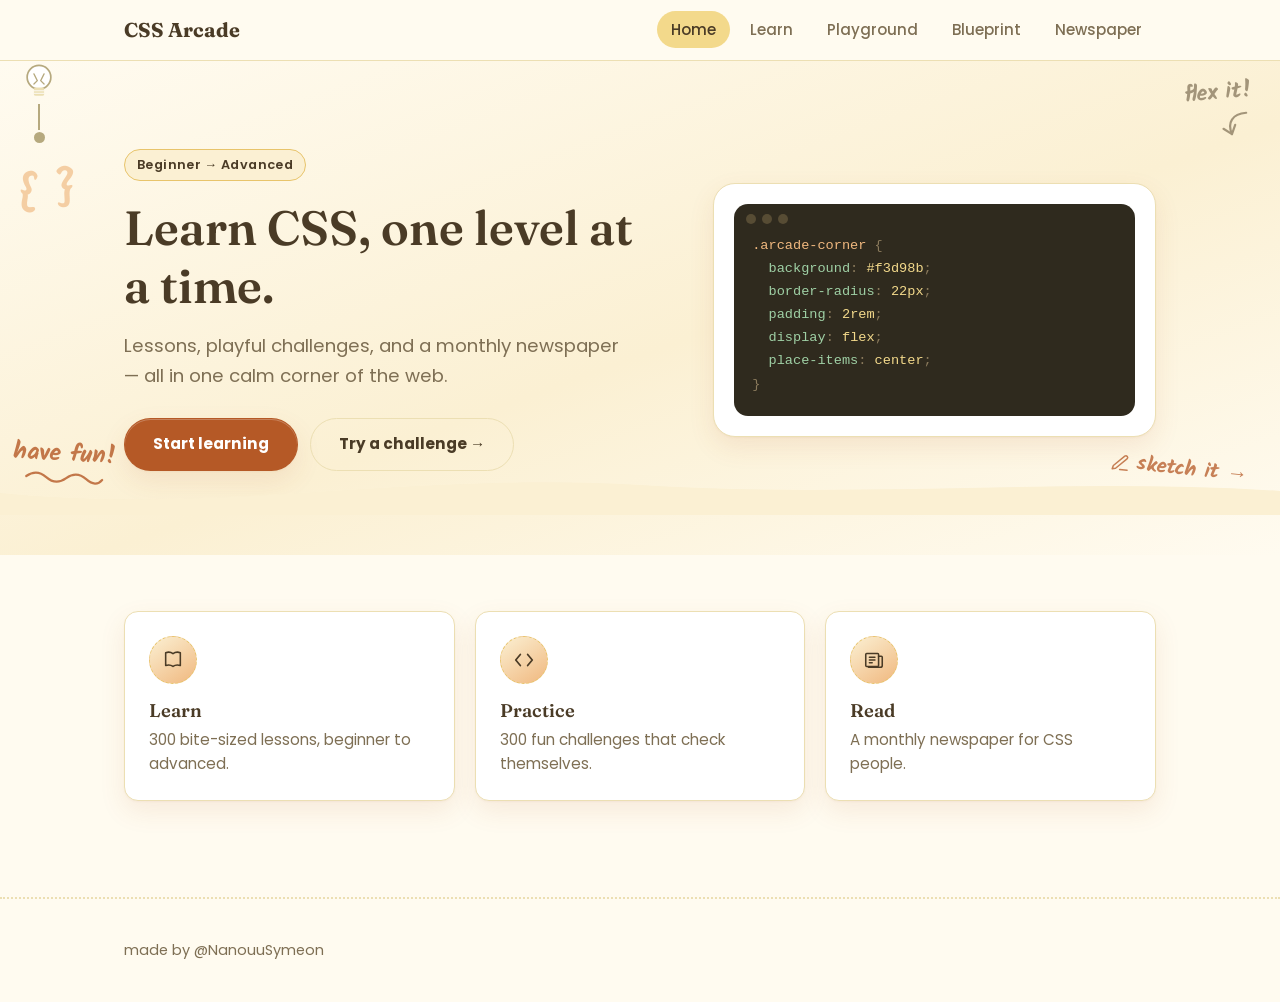
==== commit ad37ac53: "Add light/dark mode toggle: a pull-cord lightbulb switch Top-left, fixed, on every page. Pull the st" ====
--- a/index.html
+++ b/index.html
@@ -2,6 +2,15 @@
 <html lang="en">
 <head>
 <meta charset="utf-8">
+<script>
+  (function () {
+    try {
+      if (localStorage.getItem("cssArcadeTheme") === "dark") {
+        document.documentElement.setAttribute("data-theme", "dark");
+      }
+    } catch (e) {}
+  })();
+</script>
 <meta name="viewport" content="width=device-width, initial-scale=1">
 <title>CSS Arcade — learn CSS, one level at a time</title>
 <meta name="description" content="Learn CSS from beginner to advanced, solve small interactive challenges, build real projects, and read a monthly CSS newspaper.">
@@ -11,6 +20,20 @@
 <link rel="stylesheet" href="css/style.css">
 </head>
 <body>
+
+<button type="button" class="theme-toggle" id="themeToggle" aria-label="Toggle dark mode" aria-pressed="false">
+  <svg class="bulb-icon" width="34" height="44" viewBox="0 0 40 52" aria-hidden="true">
+    <circle class="bulb-glass" cx="20" cy="18" r="14"></circle>
+    <path class="bulb-filament" d="M14 14 L18 22 L14 26 M26 14 L22 22 L26 26"></path>
+    <rect class="bulb-base" x="14" y="30" width="12" height="10" rx="2"></rect>
+    <line class="bulb-base-line" x1="14" y1="34" x2="26" y2="34"></line>
+    <line class="bulb-base-line" x1="14" y1="37" x2="26" y2="37"></line>
+  </svg>
+  <span class="pull-string" aria-hidden="true">
+    <span class="string-line"></span>
+    <span class="string-tab"></span>
+  </span>
+</button>
 
 <nav class="site-nav">
   <div class="container">
@@ -71,7 +94,7 @@
     </div>
   </div>
   <svg class="wave-divider" viewBox="0 0 1440 44" preserveAspectRatio="none" aria-hidden="true">
-    <path d="M0,22 C240,44 480,0 720,14 C960,28 1200,6 1440,20 L1440,44 L0,44 Z" style="fill: var(--butter-soft);"></path>
+    <path d="M0,22 C240,44 480,0 720,14 C960,28 1200,6 1440,20 L1440,44 L0,44 Z" style="fill: var(--hero-glow);"></path>
   </svg>
 </header>
 
@@ -104,5 +127,6 @@
 </footer>
 
 <script src="js/main.js"></script>
+<script src="js/theme-toggle.js"></script>
 </body>
 </html>
--- a/css/style.css
+++ b/css/style.css
@@ -17,6 +17,10 @@
   --border: #ecdfb3;
   --card: #ffffff;
   --success: #7a9a6a;
+  --on-butter: #4a3b26;
+  --on-butter-soft: #7e6f54;
+  --hero-glow: #fbf0d3;
+  --nav-bg: rgba(255, 251, 240, 0.9);
   --radius-s: 8px;
   --radius-m: 14px;
   --radius-l: 22px;
@@ -26,6 +30,24 @@
   --serif: "Fraunces", Georgia, "Iowan Old Style", serif;
   --sans: "Poppins", -apple-system, BlinkMacSystemFont, "Segoe UI", sans-serif;
   --mono: "JetBrains Mono", "SFMono-Regular", Consolas, monospace;
+  color-scheme: light;
+}
+
+[data-theme="dark"] {
+  --cream: #1a1512;
+  --paper: #1f1911;
+  --ink: #f3e6c4;
+  --ink-soft: #c9b98f;
+  --ink-faint: #8f8161;
+  --accent: #e08a4f;
+  --border: #453824;
+  --card: #2b2318;
+  --success: #8fae7c;
+  --hero-glow: #3a2c18;
+  --nav-bg: rgba(26, 21, 18, 0.88);
+  --shadow: 0 1px 2px rgba(0, 0, 0, 0.35), 0 10px 26px rgba(0, 0, 0, 0.3);
+  --shadow-hover: 0 2px 6px rgba(0, 0, 0, 0.4), 0 16px 36px rgba(0, 0, 0, 0.38);
+  color-scheme: dark;
 }
 
 * {
@@ -40,6 +62,7 @@
   margin: 0;
   background: var(--cream);
   color: var(--ink);
+  transition: background-color 0.3s ease, color 0.3s ease;
   font-family: var(--sans);
   line-height: 1.6;
   -webkit-font-smoothing: antialiased;
@@ -83,9 +106,10 @@
   position: sticky;
   top: 0;
   z-index: 50;
-  background: rgba(255, 251, 240, 0.9);
+  background: var(--nav-bg);
   backdrop-filter: blur(8px);
   border-bottom: 1px solid var(--border);
+  transition: background-color 0.3s ease, border-color 0.3s ease;
 }
 
 .site-nav .container {
@@ -110,18 +134,6 @@
   text-decoration: none;
 }
 
-.brand-mark {
-  width: 26px;
-  height: 26px;
-  border-radius: 8px;
-  background: var(--butter);
-  border: 1px solid var(--butter-deep);
-  display: inline-flex;
-  align-items: center;
-  justify-content: center;
-  color: var(--accent);
-}
-
 .nav-links {
   display: flex;
   gap: 6px;
@@ -141,13 +153,13 @@
 
 .nav-links a:hover {
   background: var(--butter-soft);
-  color: var(--ink);
+  color: var(--on-butter);
   text-decoration: none;
 }
 
 .nav-links a.active {
   background: var(--butter);
-  color: var(--ink);
+  color: var(--on-butter);
 }
 
 .nav-toggle {
@@ -160,6 +172,127 @@
   padding: 8px;
   color: var(--ink);
   cursor: pointer;
+}
+
+/* ---------- Theme toggle (pull-cord lamp) ---------- */
+
+.theme-toggle {
+  position: fixed;
+  top: 58px;
+  left: 16px;
+  z-index: 40;
+  display: flex;
+  flex-direction: column;
+  align-items: center;
+  background: none;
+  border: none;
+  padding: 4px 6px;
+  margin: 0;
+  cursor: pointer;
+  -webkit-tap-highlight-color: transparent;
+}
+
+.bulb-icon {
+  display: block;
+}
+
+.bulb-glass {
+  fill: var(--card);
+  stroke: var(--ink-faint);
+  stroke-width: 2;
+  transition: fill 0.35s ease, stroke 0.35s ease, filter 0.35s ease;
+}
+
+.bulb-filament {
+  fill: none;
+  stroke: var(--ink-faint);
+  stroke-width: 1.5;
+  stroke-linecap: round;
+  transition: stroke 0.35s ease;
+}
+
+.bulb-base {
+  fill: var(--border);
+  transition: fill 0.35s ease;
+}
+
+.bulb-base-line {
+  stroke: var(--card);
+  stroke-width: 1;
+  transition: stroke 0.35s ease;
+}
+
+.theme-toggle.lit .bulb-glass {
+  fill: #ffe9a8;
+  stroke: #f3c948;
+  filter: drop-shadow(0 0 8px rgba(255, 213, 110, 0.85)) drop-shadow(0 0 20px rgba(255, 213, 110, 0.55));
+}
+
+.theme-toggle.lit .bulb-filament {
+  stroke: #b5760a;
+}
+
+.theme-toggle.lit .bulb-base {
+  fill: var(--butter-deep);
+}
+
+.pull-string {
+  display: block;
+  margin-top: -2px;
+}
+
+.string-line {
+  display: block;
+  width: 2px;
+  height: 26px;
+  margin: 0 auto;
+  background: var(--ink-faint);
+  transition: background-color 0.35s ease;
+}
+
+.string-tab {
+  display: block;
+  width: 11px;
+  height: 11px;
+  margin: 2px auto 0;
+  border-radius: 50%;
+  background: var(--ink-faint);
+  transition: background-color 0.35s ease, transform 0.2s ease;
+}
+
+.theme-toggle:hover .string-tab {
+  transform: scale(1.15);
+}
+
+.theme-toggle.pulling .pull-string {
+  animation: pull-string 0.5s cubic-bezier(0.34, 1.2, 0.4, 1);
+}
+
+@keyframes pull-string {
+  0% { transform: translateY(0); }
+  35% { transform: translateY(18px); }
+  60% { transform: translateY(6px); }
+  80% { transform: translateY(11px); }
+  100% { transform: translateY(0); }
+}
+
+@media (prefers-reduced-motion: reduce) {
+  .theme-toggle.pulling .pull-string {
+    animation: none;
+  }
+}
+
+@media (max-width: 620px) {
+  .theme-toggle {
+    top: 50px;
+    left: 8px;
+    transform: scale(0.8);
+    transform-origin: top left;
+  }
+
+  .string-line {
+    height: 14px;
+  }
 }
 
 /* ---------- Buttons ---------- */
@@ -199,7 +332,7 @@
 
 .btn-soft {
   background: var(--butter);
-  color: var(--ink);
+  color: var(--on-butter);
   box-shadow: inset 0 1px 0 rgba(255, 255, 255, 0.4);
 }
 
@@ -226,7 +359,7 @@
   position: relative;
   overflow: hidden;
   padding: 88px 0 40px;
-  background: linear-gradient(160deg, var(--cream) 0%, var(--butter-soft) 55%, var(--cream) 100%);
+  background: linear-gradient(160deg, var(--cream) 0%, var(--hero-glow) 55%, var(--cream) 100%);
 }
 
 .hero-doodle {
@@ -245,7 +378,7 @@
 }
 
 .doodle-braces {
-  top: 14px;
+  top: 110px;
   left: 1.5%;
   font-size: 2.6rem;
   color: var(--accent-soft);
@@ -318,7 +451,7 @@
   display: inline-block;
   background: var(--butter-soft);
   border: 1px solid var(--butter-deep);
-  color: var(--ink);
+  color: var(--on-butter);
   font-size: 0.8rem;
   font-weight: 600;
   letter-spacing: 0.03em;
@@ -412,8 +545,13 @@
 
 .section-alt {
   background: var(--butter-soft);
+  color: var(--on-butter);
   border-top: 2px dotted var(--butter-deep);
   border-bottom: 2px dotted var(--butter-deep);
+}
+
+.section-alt h2 {
+  color: var(--on-butter);
 }
 
 /* ---------- Cards / grids ---------- */
@@ -478,7 +616,7 @@
   display: flex;
   align-items: center;
   justify-content: center;
-  color: var(--ink);
+  color: var(--on-butter);
   margin-bottom: 16px;
   transition: transform 0.3s var(--ease-bounce);
 }
@@ -656,7 +794,7 @@
 
 .module-chip:hover {
   border-color: var(--accent-soft);
-  color: var(--ink);
+  color: var(--on-butter);
   background: var(--butter-soft);
 }
 
@@ -787,6 +925,7 @@
 .hint-box {
   margin-top: 14px;
   background: var(--butter-soft);
+  color: var(--on-butter-soft);
   border: 1px solid var(--border);
   border-radius: var(--radius-s);
   padding: 12px 16px;
@@ -911,6 +1050,7 @@
 
 .sidebar-box {
   background: var(--butter-soft);
+  color: var(--on-butter);
   border: 1px solid var(--border);
   border-radius: var(--radius-m);
   padding: 20px;
@@ -919,7 +1059,8 @@
 
 .sidebar-box h3 {
   font-size: 1.05rem;
-  border-bottom: 2px solid var(--ink);
+  color: var(--on-butter);
+  border-bottom: 2px solid var(--on-butter);
   padding-bottom: 8px;
   margin-bottom: 12px;
 }
@@ -928,7 +1069,7 @@
   padding-left: 18px;
   margin: 0;
   font-size: 0.9rem;
-  color: var(--ink-soft);
+  color: var(--on-butter-soft);
 }
 
 .sidebar-box li {
@@ -1002,7 +1143,7 @@
 
 .archive-pill.current {
   background: var(--butter);
-  color: var(--ink);
+  color: var(--on-butter);
   font-weight: 600;
 }
 
@@ -1081,7 +1222,7 @@
 .tool-btn.active {
   background: var(--butter);
   border-color: var(--butter-deep);
-  color: var(--ink);
+  color: var(--on-butter);
 }
 
 .tool-field {
